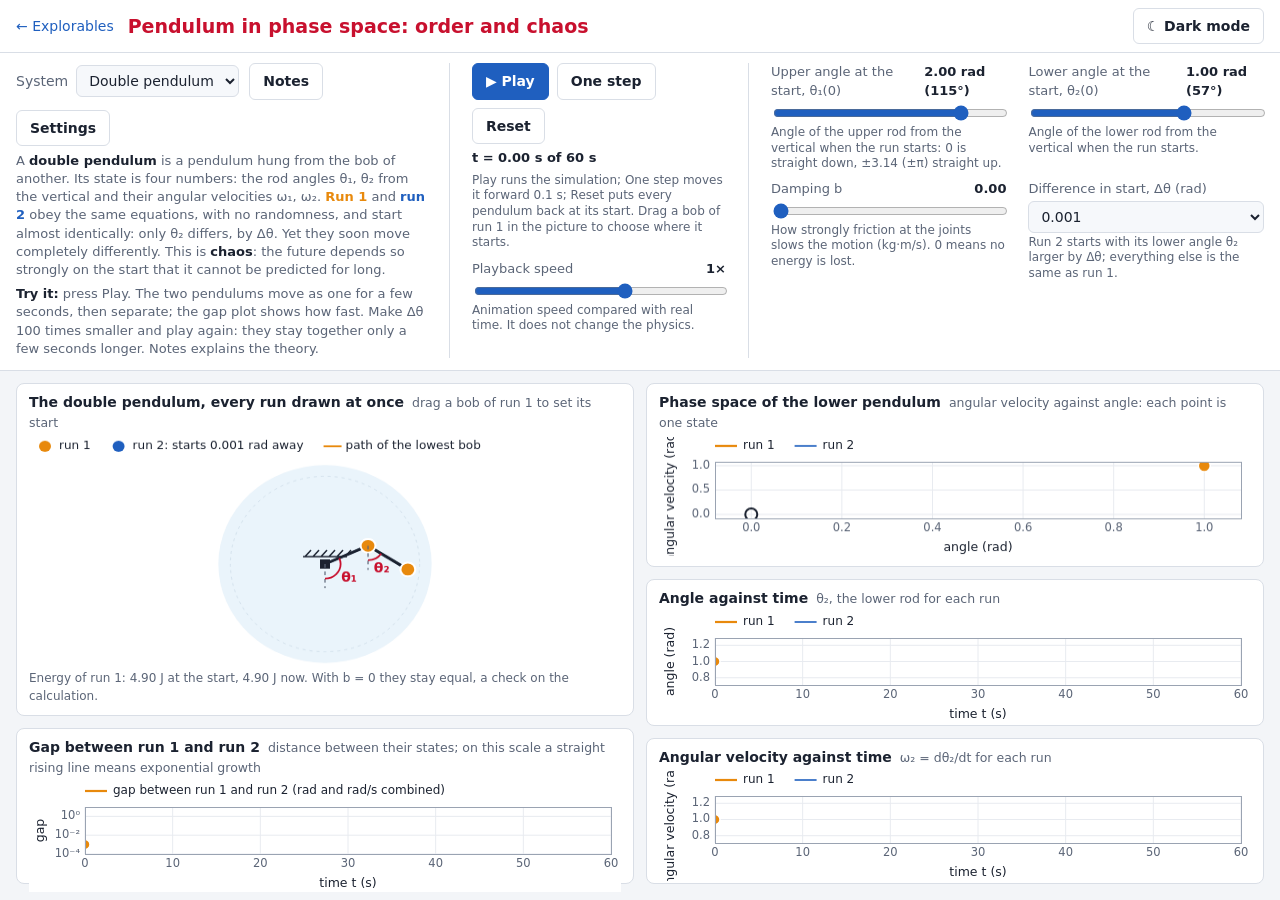
==== pendulum-phase-space/index.html @ 33f680f8 "Pendulum in phase space: simple and double pendulum, order and chaos New explorable built from the s" ====
<!doctype html>
<html lang="en">
<head>
<meta charset="utf-8">
<meta name="viewport" content="width=device-width,initial-scale=1">
<title>Pendulum Phase Space</title>
<meta name="description" content="A simple and a double pendulum, each run twice from almost the same start: watch one stay predictable and the other become chaotic, in the picture and in phase space.">
<link rel="stylesheet" href="../theme/explorables.css">
<script src="../theme/explorables.js"></script>
<style>
.card.main canvas{cursor:grab}
.card.main canvas.drag{cursor:grabbing}
.card.phase{flex:1.3 1 0}
.card.main.grow{flex:2.3 1 0}
#energy{min-height:17px}
[data-mode].off{display:none!important}
.xp-dial select{width:100%}
@media (min-width:1000px){.xp-results .card canvas{min-height:110px}}
@media (max-width:999px){.card.phase,.card.main.grow{flex:none}}
</style>
</head>
<body>
<div class="xp-app fit">
  <header class="xp-header">
    <a class="xp-back" href="../">← Explorables</a>
    <h1>Pendulum in phase space: order and chaos</h1>
    <span class="xp-spacer"></span>
    <button class="btn btn-quiet xp-theme" type="button"></button>
  </header>

  <section class="xp-controls">
    <div class="xp-deck">
      <div class="xp-about">
        <div class="xp-row">
          <label class="xp-field">System
            <select id="mode"><option value="simple">Simple pendulum</option><option value="double" selected>Double pendulum</option></select>
          </label>
          <button class="btn" type="button" data-open="notes">Notes</button>
          <button class="btn" type="button" data-open="settings">Settings</button>
        </div>
        <p id="about"></p>
        <p id="try"></p>
      </div>
      <div class="xp-run">
        <div class="xp-run-buttons">
          <button class="btn btn-primary" type="button" id="play">▶ Play</button>
          <button class="btn" type="button" id="step">One step</button>
          <button class="btn" type="button" id="reset">Reset</button>
        </div>
        <span class="xp-status" id="status"></span>
        <span class="hint">Play runs the simulation; One step moves it forward 0.1 s; Reset puts every pendulum back at its start. Drag a bob of run 1 in the picture to choose where it starts.</span>
        <label class="xp-dial" style="max-width:none;flex:none;margin-top:4px"><span class="top">Playback speed<span class="val" id="speedV"></span></span><input type="range" id="speed" min="0" max="5" step="1" value="3"><span class="hint">Animation speed compared with real time. It does not change the physics.</span></label>
      </div>
      <div class="xp-dialgrid">
        <label class="xp-dial"><span class="top"><span id="th1Name"></span><span class="val" id="th1V"></span></span><input type="range" id="th1" min="-3.1" max="3.1" step="0.01" value="2"><span class="hint" id="th1Hint"></span></label>
        <label class="xp-dial" data-mode="double"><span class="top">Lower angle at the start, θ₂(0)<span class="val" id="th2V"></span></span><input type="range" id="th2" min="-3.1" max="3.1" step="0.01" value="1"><span class="hint">Angle of the lower rod from the vertical when the run starts.</span></label>
        <label class="xp-dial" data-mode="simple"><span class="top">Angular velocity at the start, ω(0)<span class="val" id="w0V"></span></span><input type="range" id="w0" min="-8" max="8" step="0.1" value="0"><span class="hint">How fast the pendulum turns when the run starts (rad/s).</span></label>
        <label class="xp-dial"><span class="top">Damping b<span class="val" id="bV"></span></span><input type="range" id="b" min="0" max="1" step="0.01" value="0"><span class="hint" id="bHint"></span></label>
        <label class="xp-dial"><span class="top">Difference in start, Δθ (rad)</span><select id="dth"></select><span class="hint" id="dthHint"></span></label>
      </div>
    </div>
  </section>

  <main class="xp-results">
    <div class="xp-col">
      <div class="card main grow"><h2 id="viewTitle"></h2><canvas id="view"></canvas><p class="cap" id="energy"></p></div>
      <div class="card grow">
        <h2>Gap between run 1 and run 2<span class="sub">distance between their states; on this scale a straight rising line means exponential growth</span></h2>
        <canvas id="cvG"></canvas>
      </div>
    </div>
    <div class="xp-col">
      <div class="card phase"><h2 id="phaseTitle"></h2><canvas id="cvP"></canvas></div>
      <div class="card grow"><h2 id="angTitle"></h2><canvas id="cvA"></canvas></div>
      <div class="card grow"><h2 id="velTitle"></h2><canvas id="cvW"></canvas></div>
    </div>
  </main>
</div>

<aside class="xp-panel" id="settings" aria-label="Settings">
  <header><h2>Settings</h2><span class="xp-spacer"></span><button class="btn" type="button" data-close>Close</button></header>
  <div class="body">
    <div class="opt"><label for="runs">Number of runs</label>
      <select id="runs"><option>1</option><option selected>2</option><option>5</option><option>10</option></select>
      <p class="hint">How many copies of the pendulum run at once. Each starts Δθ further than the one before; everything else is the same.</p></div>
    <div class="opt" data-mode="double"><label for="m1">Upper mass m₁ (kg): <b id="m1V"></b></label><input type="range" id="m1" min="0.2" max="3" step="0.1" value="1"></div>
    <div class="opt" data-mode="double"><label for="m2">Lower mass m₂ (kg): <b id="m2V"></b></label><input type="range" id="m2" min="0.2" max="3" step="0.1" value="1"></div>
    <div class="opt"><label for="l1"><span id="l1Name"></span>: <b id="l1V"></b></label><input type="range" id="l1" min="0.3" max="2" step="0.1" value="1"></div>
    <div class="opt" data-mode="double"><label for="l2">Lower rod length l₂ (m): <b id="l2V"></b></label><input type="range" id="l2" min="0.3" max="2" step="0.1" value="1"></div>
    <div class="opt"><label for="g">Gravitational acceleration g (m/s²)</label>
      <select id="g"><option value="9.81" selected>9.81 (Earth)</option><option value="1.62">1.62 (Moon)</option><option value="3.71">3.71 (Mars)</option><option value="24.79">24.79 (Jupiter)</option></select></div>
    <div class="opt" data-mode="double"><label for="w1">Upper angular velocity at the start, ω₁(0) (rad/s): <b id="w1V"></b></label><input type="range" id="w1" min="-6" max="6" step="0.1" value="1"></div>
    <div class="opt" data-mode="double"><label for="w2">Lower angular velocity at the start, ω₂(0) (rad/s): <b id="w2V"></b></label><input type="range" id="w2" min="-6" max="6" step="0.1" value="1"></div>
    <div class="opt"><label for="tmax">Length of the run (s)</label>
      <select id="tmax"><option>20</option><option selected>60</option><option>120</option></select></div>
    <div class="opt" data-mode="double"><label for="which">The plots show</label>
      <select id="which"><option value="2" selected>the lower pendulum: θ₂ and ω₂</option><option value="1">the upper pendulum: θ₁ and ω₁</option></select>
      <p class="hint">The double pendulum's state is four numbers, so its full phase space has four dimensions. The plots show two of them at a time.</p></div>
    <div class="opt"><label class="chk"><input type="checkbox" id="wrap"> Show angles between −π and π</label>
      <p class="hint">An angle of θ + 2π is the same position as θ. When a pendulum goes over the top, its angle keeps growing; ticked, every angle is brought back into −π to π, so the line jumps from one edge of the plot to the other.</p></div>
    <div class="opt"><label class="chk"><input type="checkbox" id="trail" checked> Show the path of the lowest bob over the last 3 s</label></div>
    <div class="opt"><label class="chk"><input type="checkbox" id="guides" checked> Show the vertical lines and the angles θ on run 1</label></div>
    <div class="opt" data-mode="simple"><label class="chk"><input type="checkbox" id="pred" checked> Show the small-angle prediction for run 1 (dashed)</label>
      <p class="hint">The solution of the equation with sin θ replaced by θ. Notes explains it.</p></div>
    <p class="hint">Changing any setting except the playback speed and what is shown starts a new run. Changing the system puts back that system's starting values.</p>
    <p class="hint">Keys: Space = play or pause, S = one step, R = reset.</p>
  </div>
</aside>

<aside class="xp-panel" id="notes" aria-label="Notes">
  <header><h2>Notes</h2><span class="xp-spacer"></span><button class="btn" type="button" data-close>Close</button></header>
  <div class="body notes">
    <h3>The question</h3>
    <p>If you know exactly how a pendulum starts, can you say where it will be one minute later? For a simple pendulum, yes. For a double pendulum, which is two pendulums joined end to end, the answer is no, even though its motion obeys equations with no randomness in them. This page runs each pendulum several times from starts that differ by a tiny angle Δθ, so you can see the difference.</p>

    <h3>Dynamical systems and phase space</h3>
    <p>A <b>dynamical system</b> is a system whose state changes with time according to a fixed rule, usually a set of differential equations. The <b>state</b> is the smallest set of numbers that fixes the whole future motion. For a pendulum, the state is its angle θ and its angular velocity ω = dθ/dt: knowing where it is but not how fast it moves is not enough.</p>
    <p><b>Phase space</b> is the space of all possible states. For the simple pendulum it is a plane with θ on one axis and ω on the other. As time passes, the state moves through phase space and traces a curve called a <b>trajectory</b>. A <b>critical point</b> is a state where every rate of change is zero, so a system placed exactly there stays there.</p>

    <h3>The simple pendulum</h3>
    <p>A bob hangs from a pivot on a rigid rod of length l with negligible mass. θ is the angle of the rod from the vertical. The weight mg has a part mg sin θ along the path of the bob, which pulls it back toward the bottom. With a resistance proportional to the angular velocity, Newton's second law for rotation gives the second-order ODE (ordinary differential equation):</p>
    <span class="eq">d²θ/dt² + b dθ/dt + (g/l) sin θ = 0</span>
    <p>g is the gravitational acceleration and b is the damping coefficient (unit 1/s), which says how strongly the resistance slows the motion. Writing ω = dθ/dt turns this into a system of two first-order ODEs, the form a computer solves:</p>
    <span class="eq">dθ/dt = ω<br>dω/dt = −bω − (g/l) sin θ</span>
    <p>The critical points are where ω = 0 and sin θ = 0: θ = 0 (hanging straight down) and θ = π (balanced straight up).</p>

    <h3>Small angles: a prediction to compare with</h3>
    <p>For small angles, sin θ ≈ θ, and the equation becomes linear: θ'' + bθ' + (g/l)θ = 0. Trying θ = e<sup>λt</sup> gives the characteristic equation and its roots (eigenvalues):</p>
    <span class="eq">λ² + bλ + g/l = 0 &nbsp;⇒&nbsp; λ = −b/2 ± i ω<sub>d</sub>, &nbsp; ω<sub>d</sub> = √(g/l − b²/4)</span>
    <p>So the pendulum swings at the angular frequency ω<sub>d</sub> inside an envelope e<sup>−bt/2</sup> that shrinks with time. With the starting values θ(0) and ω(0):</p>
    <span class="eq">θ(t) = e<sup>−bt/2</sup> [ θ(0) cos ω<sub>d</sub>t + ((ω(0) + bθ(0)/2) / ω<sub>d</sub>) sin ω<sub>d</sub>t ]</span>
    <p>This is the dashed curve on the simple pendulum's plots. The eigenvalues classify the critical point θ = 0, ω = 0:</p>
    <ul>
      <li><b>b &gt; 0:</b> complex eigenvalues with a negative real part. The point is an <b>asymptotically stable spiral</b>: every nearby trajectory spirals into it.</li>
      <li><b>b = 0:</b> eigenvalues ±i√(g/l), purely imaginary. The trajectories are closed curves around the point, and the motion is periodic, with period T = 2π√(l/g) (2.006 s for l = 1 m on Earth).</li>
    </ul>
    <p>The prediction is exact only for small angles. A swing that starts at θ(0) = 1 rad, released from rest without damping, takes 2.14 s instead of 2.006 s, about 7% longer, so the simulation slowly falls behind the dashed curve. At θ(0) = 0.2 rad the difference is 0.25%.</p>

    <h3>The double pendulum</h3>
    <p>A second rod of length l<sub>2</sub> with a bob of mass m<sub>2</sub> hangs from the first bob (mass m<sub>1</sub>, rod length l<sub>1</sub>). θ<sub>1</sub> and θ<sub>2</sub> are the angles of the two rods from the vertical, and ω<sub>1</sub>, ω<sub>2</sub> their angular velocities. The equations of motion are two coupled second-order ODEs, with damping coefficients b<sub>1</sub> and b<sub>2</sub>:</p>
    <span class="eq">(m<sub>1</sub>+m<sub>2</sub>) l<sub>1</sub> θ̈<sub>1</sub> + m<sub>2</sub> l<sub>2</sub> θ̈<sub>2</sub> cos(θ<sub>1</sub>−θ<sub>2</sub>) + m<sub>2</sub> l<sub>2</sub> θ̇<sub>2</sub>² sin(θ<sub>1</sub>−θ<sub>2</sub>) + (m<sub>1</sub>+m<sub>2</sub>) g sin θ<sub>1</sub> + b<sub>1</sub>θ̇<sub>1</sub> = 0<br>
    m<sub>2</sub> l<sub>2</sub> θ̈<sub>2</sub> + m<sub>2</sub> l<sub>1</sub> θ̈<sub>1</sub> cos(θ<sub>1</sub>−θ<sub>2</sub>) − m<sub>2</sub> l<sub>1</sub> θ̇<sub>1</sub>² sin(θ<sub>1</sub>−θ<sub>2</sub>) + m<sub>2</sub> g sin θ<sub>2</sub> + b<sub>2</sub>θ̇<sub>2</sub> = 0</span>
    <p>A dot means a derivative with respect to time. The state is now four numbers (θ<sub>1</sub>, ω<sub>1</sub>, θ<sub>2</sub>, ω<sub>2</sub>), so the system becomes four first-order ODEs: dθ<sub>1</sub>/dt = ω<sub>1</sub>, dθ<sub>2</sub>/dt = ω<sub>2</sub>, and the two equations above solved for the two angular accelerations. Writing Δ = θ<sub>1</sub> − θ<sub>2</sub> and M = m<sub>1</sub> + m<sub>2</sub>:</p>
    <span class="eq">dω<sub>1</sub>/dt = [ −m<sub>2</sub>l<sub>1</sub>ω<sub>1</sub>² sinΔ cosΔ − m<sub>2</sub>l<sub>2</sub>ω<sub>2</sub>² sinΔ + m<sub>2</sub>g sinθ<sub>2</sub> cosΔ − Mg sinθ<sub>1</sub> − b<sub>1</sub>ω<sub>1</sub> + b<sub>2</sub>ω<sub>2</sub> cosΔ ] / [ l<sub>1</sub>(m<sub>1</sub> + m<sub>2</sub> sin²Δ) ]<br><br>
    dω<sub>2</sub>/dt = [ Ml<sub>1</sub>ω<sub>1</sub>² sinΔ + m<sub>2</sub>l<sub>2</sub>ω<sub>2</sub>² sinΔ cosΔ + Mg sinθ<sub>1</sub> cosΔ − Mg sinθ<sub>2</sub> + b<sub>1</sub>ω<sub>1</sub> cosΔ − (M/m<sub>2</sub>) b<sub>2</sub>ω<sub>2</sub> ] / [ l<sub>2</sub>(m<sub>1</sub> + m<sub>2</sub> sin²Δ) ]</span>
    <p>This page uses b<sub>1</sub> = b<sub>2</sub> = b (unit kg·m/s). It solves the two second-order equations as a 2 × 2 linear system for θ̈<sub>1</sub> and θ̈<sub>2</sub> at every time step, which gives exactly these formulas. The time stepping uses the fourth-order Runge-Kutta method with a step of 1 ms. With b = 0 no energy is lost, and the line under the picture shows that the total energy stays at its starting value, which checks the calculation.</p>

    <h3>Chaos: sensitive dependence on the start</h3>
    <p>Both systems are <b>deterministic</b>: the same start always gives the same motion. The difference is what happens to two starts that are almost the same. In the simple pendulum, the gap between them stays about as small as it began, or shrinks with damping. In the double pendulum at large angles, the gap grows on average exponentially,</p>
    <span class="eq">δ(t) ≈ δ<sub>0</sub> e<sup>λt</sup></span>
    <p>where δ<sub>0</sub> is the gap at the start and λ, the <b>Lyapunov exponent</b>, is the average rate at which nearby trajectories separate. The gap stops growing only when it is as large as the motion itself. A system with this behaviour is called <b>chaotic</b>. The time for which a prediction stays within a tolerance δ<sub>tol</sub> is</p>
    <span class="eq">t<sub>p</sub> ≈ (1/λ) ln(δ<sub>tol</sub> / δ<sub>0</sub>)</span>
    <p>Because the start enters only through a logarithm, measuring it 1000 times more precisely adds only the fixed amount ln(1000)/λ to the time of a good prediction. The gap plot shows δ(t) on a logarithmic scale, where exponential growth is a straight rising line.</p>
    <p>The double pendulum is not always chaotic. At small angles it swings in a regular pattern and nearby starts stay together. Damping also ends the chaos in time, because it removes energy until the swings are small.</p>

    <h3>What to look for</h3>
    <ol>
      <li>Simple pendulum, default settings: both runs spiral into the critical point θ = 0, ω = 0 (the open circle in phase space), and the gap stays small. Set b = 0: the trajectory becomes a closed curve, and the motion repeats.</li>
      <li>Simple pendulum, θ(0) = 0.2: the simulation and the dashed prediction agree. Set θ(0) = 2: the swings take longer than predicted, and the curves drift apart.</li>
      <li>Simple pendulum, ω(0) = 6.5 rad/s with b = 0 and θ(0) = 0: the pendulum goes over the top and keeps turning; ω never reaches zero. Try 6.2 rad/s: now it swings back. The boundary between the two is the curve in phase space through the point θ = π, ω = 0.</li>
      <li>Double pendulum, default settings: the two runs look identical for several seconds, then move completely differently. The gap rises along a rough straight line on the logarithmic scale before levelling off.</li>
      <li>Make Δθ 10 or 100 times smaller: the runs stay together only a few seconds longer.</li>
      <li>Double pendulum with θ₁(0) = θ₂(0) = 0.2: the motion is regular and the gap stays small. Large angles are needed for chaos.</li>
      <li>Set 10 runs: in the simple pendulum all 10 move as a tight group; in the double pendulum the group spreads across the whole picture.</li>
    </ol>

    <h3>Practical problem: stability and prediction</h3>
    <ol type="a">
      <li>Write the simple pendulum with g/l = 9.81 s⁻² and b = 0.1 s⁻¹ as a system of first-order ODEs and find its critical points.</li>
      <li>Near θ = 0, sin θ ≈ θ. Find the eigenvalues and classify the critical point θ = 0, ω = 0.</li>
      <li>Near θ = π, write θ = π + φ, so that sin θ ≈ −φ. Find the eigenvalues and classify the critical point θ = π, ω = 0.</li>
      <li>In a double pendulum the gap between two runs grows as δ(t) = δ<sub>0</sub> e<sup>λt</sup> with λ = 2 s⁻¹. The start is known to δ<sub>0</sub> = 10⁻³ rad. How long until the gap reaches 1 rad? How long if the start is known 1000 times more precisely?</li>
    </ol>
    <details><summary>Show the solution</summary>
      <p><b>(a)</b> dθ/dt = ω and dω/dt = −0.1ω − 9.81 sin θ. Both are zero when ω = 0 and sin θ = 0, so the critical points are (θ, ω) = (0, 0) and (π, 0), and the same points shifted by whole turns 2π.</p>
      <p><b>(b)</b> The linear system is dθ/dt = ω, dω/dt = −9.81θ − 0.1ω, with matrix A = [0 1; −9.81 −0.1]. The characteristic equation det(A − λI) = 0 is λ² + 0.1λ + 9.81 = 0, so λ = −0.05 ± i√(9.81 − 0.0025) = −0.05 ± 3.132i. The eigenvalues are complex with a negative real part: an asymptotically stable spiral. The pendulum swings with angular frequency 3.132 rad/s while the swings shrink as e<sup>−0.05t</sup>.</p>
      <p><b>(c)</b> With θ = π + φ, dφ/dt = ω and dω/dt = −0.1ω − 9.81 sin(π + φ) ≈ −0.1ω + 9.81φ. The characteristic equation is λ² + 0.1λ − 9.81 = 0, so λ = (−0.1 ± √(0.01 + 39.24))/2, giving λ = 3.082 and λ = −3.182. One eigenvalue is positive and one negative: an unstable saddle point. A pendulum balanced upright falls away at the slightest disturbance.</p>
      <p><b>(d)</b> Solve δ<sub>0</sub>e<sup>λt</sup> = 1 for t: t = ln(1/δ<sub>0</sub>)/λ = ln(1000)/2 = 3.45 s. With δ<sub>0</sub> = 10⁻⁶ rad, t = ln(10⁶)/2 = 6.91 s. A start known 1000 times more precisely gives a prediction that lasts only twice as long.</p>
    </details>
    <p class="src">Based on the ChE Analysis 3020 lecture notes on dynamical systems and phase space.</p>
  </div>
</aside>

<script>
(function(){
'use strict';
const fmt=XP.fmt, setup=XP.setup;
const $=id=>document.getElementById(id);
const SPEEDS=[0.1,0.25,0.5,1,2,4];
const DTHS=[0.00001,0.0001,0.001,0.01,0.05,0.1,0.2,0.5];
const DEFAULTS={
  simple:{th1:1,w0:0,b:0.1,dth:0.01,runs:2},
  double:{th1:2,th2:1,w1:1,w2:1,b:0,dth:0.001,runs:2}
};
const wrapA=a=>a-2*Math.PI*Math.round(a/(2*Math.PI));
const deg=a=>Math.round(a*180/Math.PI);

/* ---------- the pendulum model ---------- */
/* state of one run: [θ1, ω1, θ2, ω2]; the simple pendulum uses only θ1 and ω1 */
class Sim{
  constructor(o){
    Object.assign(this,o);           // mode, m1, m2, l1, l2, g, b, tmax, starts
    this.h=0.001; this.rec=20;       // time step 1 ms; one recorded point every 20 steps = 0.02 s
    this.t=0; this.steps=0;
    this.S=this.starts.map(s=>Float64Array.from(s));
    this.k=[0,1,2,3,4].map(()=>new Float64Array(4));
    this.H={t:[0],runs:this.S.map(s=>({th1:[s[0]],w1:[s[1]],th2:[s[2]],w2:[s[3]]}))};
    this.E0=this.energy(this.S[0]);
  }
  deriv(s,o){
    const g=this.g,b=this.b;
    if(this.mode==='simple'){o[0]=s[1]; o[1]=-b*s[1]-(g/this.l1)*Math.sin(s[0]); o[2]=0; o[3]=0; return;}
    const m1=this.m1,m2=this.m2,l1=this.l1,l2=this.l2,M=m1+m2;
    const [t1,w1,t2,w2]=s, D=t1-t2, c=Math.cos(D), sn=Math.sin(D);
    // the two second-order equations as a 2x2 linear system A [θ1'', θ2''] = r
    const a11=M*l1, a12=m2*l2*c, a21=m2*l1*c, a22=m2*l2;
    const r1=-m2*l2*w2*w2*sn-M*g*Math.sin(t1)-b*w1;
    const r2= m2*l1*w1*w1*sn-m2*g*Math.sin(t2)-b*w2;
    const det=a11*a22-a12*a21;
    o[0]=w1; o[1]=(r1*a22-a12*r2)/det; o[2]=w2; o[3]=(a11*r2-a21*r1)/det;
  }
  rk4(s){
    const h=this.h,[k1,k2,k3,k4,tmp]=this.k;
    this.deriv(s,k1); for(let i=0;i<4;i++) tmp[i]=s[i]+h/2*k1[i];
    this.deriv(tmp,k2); for(let i=0;i<4;i++) tmp[i]=s[i]+h/2*k2[i];
    this.deriv(tmp,k3); for(let i=0;i<4;i++) tmp[i]=s[i]+h*k3[i];
    this.deriv(tmp,k4); for(let i=0;i<4;i++) s[i]+=h/6*(k1[i]+2*k2[i]+2*k3[i]+k4[i]);
  }
  /* total energy: J for the double pendulum; per kilogram of bob (J/kg) for the simple one, whose equation has no mass */
  energy(s){
    const g=this.g,l1=this.l1;
    if(this.mode==='simple') return 0.5*l1*l1*s[1]*s[1]+g*l1*(1-Math.cos(s[0]));
    const m1=this.m1,m2=this.m2,l2=this.l2,M=m1+m2,[t1,w1,t2,w2]=s;
    return 0.5*M*l1*l1*w1*w1+0.5*m2*l2*l2*w2*w2+m2*l1*l2*w1*w2*Math.cos(t1-t2)-M*g*l1*Math.cos(t1)-m2*g*l2*Math.cos(t2);
  }
  get done(){return this.t>=this.tmax-1e-9;}
  advance(dt){
    const n=Math.round(dt/this.h);
    for(let j=0;j<n&&!this.done;j++){
      for(const s of this.S) this.rk4(s);
      this.steps++; this.t=this.steps*this.h;
      if(this.steps%this.rec===0){
        this.H.t.push(this.t);
        this.S.forEach((s,i)=>{const r=this.H.runs[i]; r.th1.push(s[0]); r.w1.push(s[1]); r.th2.push(s[2]); r.w2.push(s[3]);});
      }
    }
  }
  gap(i){ // distance in phase space between run 1 and run 2 at recorded point i
    const a=this.H.runs[0],b=this.H.runs[1];
    const d=[a.th1[i]-b.th1[i],a.w1[i]-b.w1[i],a.th2[i]-b.th2[i],a.w2[i]-b.w2[i]];
    return Math.hypot(...d);
  }
}

/* the small-angle solution of the simple pendulum for run 1: [θ(t), ω(t)] */
function smallAngle(sim,t){
  const b=sim.b,w2=sim.g/sim.l1,th0=sim.starts[0][0],om0=sim.starts[0][1],a=b/2;
  const disc=w2-a*a;
  if(disc>1e-12){
    const wd=Math.sqrt(disc),C=th0,D=(om0+a*th0)/wd,e=Math.exp(-a*t),c=Math.cos(wd*t),s=Math.sin(wd*t);
    return [e*(C*c+D*s), e*((-a*C+D*wd)*c+(-a*D-C*wd)*s)];
  }
  if(disc<-1e-12){
    const q=Math.sqrt(-disc),r1=-a+q,r2=-a-q,A=(om0-r2*th0)/(r1-r2),B=th0-A;
    return [A*Math.exp(r1*t)+B*Math.exp(r2*t), A*r1*Math.exp(r1*t)+B*r2*Math.exp(r2*t)];
  }
  const B=om0+a*th0,e=Math.exp(-a*t); return [e*(th0+B*t), e*(B-a*(th0+B*t))];
}

/* ---------- the explorable ---------- */
class App{
  constructor(){
    this.mode='double'; this.playing=false; this.drag=null; this.last=null;
    $('dth').innerHTML=DTHS.map(v=>`<option value="${v}">${v}</option>`).join('');
    this.bind(); this.applyMode(true);
  }
  bind(){
    $('play').onclick=()=>this.togglePlay();
    $('step').onclick=()=>{this.setPlaying(false); this.sim.advance(0.1); this.dirty=true;};
    $('reset').onclick=()=>this.rebuild();
    $('mode').addEventListener('change',()=>{this.mode=$('mode').value; this.applyMode(true);});
    $('speed').addEventListener('input',()=>this.labels());
    for(const id of ['th1','th2','w0','b','m1','m2','l1','l2','w1','w2']) $(id).addEventListener('input',()=>this.rebuild());
    for(const id of ['dth','runs','g','tmax']) $(id).addEventListener('change',()=>this.rebuild());
    for(const id of ['which','wrap','trail','guides','pred']) $(id).addEventListener('change',()=>{this.lim={}; this.applyMode(false); this.dirty=true;});
    window.addEventListener('resize',()=>{this.dirty=true;});
    XP.onTheme(()=>{this.dirty=true;});
    document.addEventListener('keydown',e=>{
      if(XP.panelOpen&&XP.panelOpen()) return;
      const t=e.target; if(t.tagName==='SELECT'||(t.tagName==='INPUT'&&t.type!=='checkbox'&&t.type!=='range')) return;
      if(e.code==='Space'){e.preventDefault(); this.togglePlay();}
      else if(e.key==='s'||e.key==='S') $('step').click();
      else if(e.key==='r'||e.key==='R') this.rebuild();
    });
    document.addEventListener('click',e=>{const t=e.target; if(t.tagName==='BUTTON'||(t.tagName==='INPUT'&&t.type==='checkbox')) setTimeout(()=>t.blur(),0);});
    // dragging a bob of run 1 sets where it starts
    const cv=$('view');
    cv.addEventListener('pointerdown',e=>{
      const r=cv.getBoundingClientRect(), x=e.clientX-r.left, y=e.clientY-r.top, G=this.geom; if(!G) return;
      const P=this.bobs(this.sim.S[0]); let best=null,bd=28;
      P.forEach((p,i)=>{const d=Math.hypot(G.X(p[0])-x,G.Y(p[1])-y); if(d<bd){bd=d; best=i;}});
      if(best===null) return;
      this.drag=best; this.setPlaying(false); cv.classList.add('drag'); cv.setPointerCapture(e.pointerId); this.dragTo(x,y);
    });
    cv.addEventListener('pointermove',e=>{if(this.drag===null) return; const r=cv.getBoundingClientRect(); this.dragTo(e.clientX-r.left,e.clientY-r.top);});
    const up=()=>{this.drag=null; cv.classList.remove('drag');};
    cv.addEventListener('pointerup',up); cv.addEventListener('pointercancel',up);
  }
  dragTo(x,y){
    const G=this.geom; if(!G) return;
    const wx=G.ix(x), wy=G.iy(y);
    let ox=0,oy=0;
    if(this.drag===1){const p=this.bobs(this.sim.S[0])[0]; ox=p[0]; oy=p[1];}
    let a=Math.atan2(wx-ox,-(wy-oy)); a=Math.max(-3.1,Math.min(3.1,a));
    const id=this.drag===0?'th1':'th2';
    $(id).value=a.toFixed(2);
    this.rebuild();
  }
  applyMode(reset){
    const m=this.mode, dbl=m==='double';
    document.querySelectorAll('[data-mode]').forEach(el=>el.classList.toggle('off',el.dataset.mode!==m));
    if(reset){
      const D=DEFAULTS[m];
      for(const k of ['th1','th2','w0','b','w1','w2']) if(D[k]!==undefined) $(k).value=D[k];
      $('dth').value=String(D.dth); $('runs').value=String(D.runs);
    }
    const w=dbl?$('which').value:'1';
    $('th1Name').textContent=dbl?'Upper angle at the start, θ₁(0)':'Angle at the start, θ(0)';
    $('th1Hint').textContent=(dbl?'Angle of the upper rod from the vertical':'Angle of the rod from the vertical')+' when the run starts: 0 is straight down, ±3.14 (±π) straight up.';
    $('bHint').textContent=dbl?'How strongly friction at the joints slows the motion (kg·m/s). 0 means no energy is lost.':'How strongly friction slows the motion (1/s). 0 means no energy is lost.';
    $('dthHint').textContent=dbl?'Run 2 starts with its lower angle θ₂ larger by Δθ; everything else is the same as run 1.':'Run 2 starts with its angle θ larger by Δθ; everything else is the same as run 1.';
    $('l1Name').textContent=dbl?'Upper rod length l₁ (m)':'Rod length l (m)';
    const sub=dbl?(w==='2'?'θ₂ and ω₂ of the lower pendulum':'θ₁ and ω₁ of the upper pendulum'):'θ and ω';
    const nm=dbl?(w==='2'?'lower pendulum':'upper pendulum'):'pendulum';
    $('viewTitle').innerHTML=dbl?'The double pendulum, every run drawn at once<span class="sub">drag a bob of run 1 to set its start</span>':'The simple pendulum, every run drawn at once<span class="sub">drag the bob of run 1 to set its start</span>';
    $('phaseTitle').innerHTML=`Phase space of the ${nm}<span class="sub">angular velocity against angle: each point is one state</span>`;
    $('angTitle').innerHTML=`Angle against time<span class="sub">${dbl?(w==='2'?'θ₂, the lower rod':'θ₁, the upper rod'):'θ'} for each run</span>`;
    $('velTitle').innerHTML=`Angular velocity against time<span class="sub">${dbl?(w==='2'?'ω₂ = dθ₂/dt':'ω₁ = dθ₁/dt'):'ω = dθ/dt'} for each run</span>`;
    $('about').innerHTML=dbl
      ?'A <b>double pendulum</b> is a pendulum hung from the bob of another. Its state is four numbers: the rod angles θ₁, θ₂ from the vertical and their angular velocities ω₁, ω₂. <span style="color:var(--measured);font-weight:700">Run 1</span> and <span style="color:var(--c1);font-weight:700">run 2</span> obey the same equations, with no randomness, and start almost identically: only θ₂ differs, by Δθ. Yet they soon move completely differently. This is <b>chaos</b>: the future depends so strongly on the start that it cannot be predicted for long.'
      :'A <b>simple pendulum</b> is a mass on a rod of length l swinging about a pivot. Its state is two numbers: the rod angle θ from the vertical and the angular velocity ω = dθ/dt. <span style="color:var(--measured);font-weight:700">Run 1</span> and <span style="color:var(--c1);font-weight:700">run 2</span> start with angles that differ by Δθ. <b>Phase space</b> plots ω against θ, so each state is one point and the motion is a path of points.';
    $('try').innerHTML=dbl
      ?'<b>Try it:</b> press Play. The two pendulums move as one for a few seconds, then separate; the gap plot shows how fast. Make Δθ 100 times smaller and play again: they stay together only a few seconds longer. Notes explains the theory.'
      :'<b>Try it:</b> press Play. Both runs stay together and spiral into the resting state θ = 0, ω = 0. Set the damping b to 0 and the path becomes a closed loop. Then choose the double pendulum. Notes explains the theory.';
    if(reset) this.rebuild(); else this.labels();
  }
  labels(){
    const v=id=>+$(id).value, rad=id=>`${v(id).toFixed(2)} rad (${deg(v(id))}°)`;
    $('th1V').textContent=rad('th1'); $('th2V').textContent=rad('th2');
    $('w0V').textContent=v('w0').toFixed(1)+' rad/s'; $('bV').textContent=v('b').toFixed(2);
    $('speedV').textContent=SPEEDS[v('speed')]+'×';
    for(const id of ['m1','m2','l1','l2']) $(id+'V').textContent=v(id).toFixed(1);
    for(const id of ['w1','w2']) $(id+'V').textContent=v(id).toFixed(1);
  }
  rebuild(){
    this.labels();
    const v=id=>+$(id).value, dbl=this.mode==='double', n=v('runs'), dth=v('dth');
    const starts=[];
    for(let i=0;i<n;i++){
      starts.push(dbl?[v('th1'),v('w1'),v('th2')+i*dth,v('w2')]:[v('th1')+i*dth,v('w0'),0,0]);
    }
    this.sim=new Sim({mode:this.mode,m1:v('m1'),m2:v('m2'),l1:v('l1'),l2:v('l2'),g:v('g'),b:v('b'),tmax:v('tmax'),starts});
    this.lim={}; this.dirty=true;
  }
  setPlaying(p){this.playing=p; $('play').textContent=p?'❚❚ Pause':'▶ Play';}
  togglePlay(){if(!this.playing&&this.sim.done) this.rebuild(); this.setPlaying(!this.playing); this.last=null;}
  frame(ts){
    if(this.playing){
      const dtw=this.last===null?1/60:Math.min(0.05,(ts-this.last)/1000);
      this.sim.advance(dtw*SPEEDS[+$('speed').value]);
      if(this.sim.done) this.setPlaying(false);
      this.dirty=true;
    }
    this.last=ts;
    if(this.dirty){this.drawAll(); this.dirty=false;}
  }
  colors(P,n){
    if(n<=6) return [P.measured,P.c1,P.c2,P.c3,P.c4,P.c5].slice(0,n);
    const dark=XP.theme==='dark', out=[];
    for(let i=0;i<n;i++) out.push(`hsl(${Math.round(90+250*(i-2)/(n-3))},70%,${dark?62:42}%)`);
    out[0]=P.measured; out[1]=P.c1;   // run 1 orange and run 2 blue at every number of runs, as the text at the top says
    return out;
  }
  bobs(s){ // positions of the bobs in metres, pivot at (0, 0), y upward
    const S=this.sim, x1=S.l1*Math.sin(s[0]), y1=-S.l1*Math.cos(s[0]);
    if(S.mode==='simple') return [[x1,y1]];
    return [[x1,y1],[x1+S.l2*Math.sin(s[2]),y1-S.l2*Math.cos(s[2])]];
  }
  drawAll(){
    const S=this.sim;
    $('status').textContent=`t = ${S.t.toFixed(2)} s of ${S.tmax} s`;
    this.drawView(); this.drawPhase(); this.drawTime('A'); this.drawTime('W'); this.drawGap();
    const unit=S.mode==='simple'?'J/kg':'J', E=S.energy(S.S[0]);
    $('energy').innerHTML=`Energy of run 1${S.mode==='simple'?' per kg of bob':''}: ${fmt(S.E0)} ${unit} at the start, ${fmt(E)} ${unit} now. `+(S.b===0?'With b = 0 they stay equal, a check on the calculation.':'Damping removes energy.');
  }

  /* ---- the main picture: every run's pendulum ---- */
  drawView(){
    const g=setup($('view')); if(!g) return; const {ctx,w,h}=g, P=XP.palette(), F=P.font, S=this.sim, n=S.S.length;
    const C=this.colors(P,n);
    ctx.fillStyle=P.bg; ctx.fillRect(0,0,w,h);
    const kh=this.keyLayout(ctx,P,w-16).rows*17+10;
    const top=kh+4, ah=h-top-4, R=(S.mode==='double'?S.l1+S.l2:S.l1)*1.12;
    const sc=Math.min(w-8,ah)/(2*R), cx=w/2, cy=top+ah/2;
    const X=x=>cx+x*sc, Y=y=>cy-y*sc;
    this.geom={X,Y,ix:px=>(px-cx)/sc,iy:py=>-(py-cy)/sc};
    // the region the pendulum can reach
    ctx.fillStyle=P.field; ctx.beginPath(); ctx.arc(cx,cy,R/1.12*sc+12,0,2*Math.PI); ctx.fill();
    ctx.strokeStyle=P.fieldGrid; ctx.lineWidth=1; ctx.setLineDash([3,4]);
    ctx.beginPath(); ctx.arc(cx,cy,R/1.12*sc,0,2*Math.PI); ctx.stroke(); ctx.setLineDash([]);
    // ceiling hatch above the pivot
    ctx.strokeStyle=P.text; ctx.lineWidth=1.5; ctx.beginPath(); ctx.moveTo(cx-22,cy-8); ctx.lineTo(cx+22,cy-8);
    for(let k=-20;k<=20;k+=8){ctx.moveTo(cx+k,cy-8); ctx.lineTo(cx+k+6,cy-15);} ctx.stroke();
    // paths of the lowest bob over the last 3 s, from the recorded points
    const H=S.H, iEnd=H.t.length-1, i0=Math.max(0,iEnd-150);
    if($('trail').checked){
      for(let r=n-1;r>=0;r--){
        const run=H.runs[r]; ctx.strokeStyle=C[r]; ctx.lineWidth=r===0?2:1.6;
        for(let i=i0;i<iEnd;i++){
          const a=this.bobs([run.th1[i],0,run.th2[i],0]), b=this.bobs([run.th1[i+1],0,run.th2[i+1],0]);
          const p=a[a.length-1], q=b[b.length-1];
          ctx.globalAlpha=(r===0?0.75:0.5)*(i-i0+1)/(iEnd-i0+1);
          ctx.beginPath(); ctx.moveTo(X(p[0]),Y(p[1])); ctx.lineTo(X(q[0]),Y(q[1])); ctx.stroke();
        }
      }
      ctx.globalAlpha=1;
    }
    // the pendulums, run 1 last so that it is on top
    const rad=m=>Math.max(6,Math.min(16,0.07*R*sc*Math.cbrt(m)));
    for(let r=n-1;r>=0;r--){
      const pts=this.bobs(S.S[r]), main=r===0;
      ctx.globalAlpha=main?1:(n>2?0.6:0.8);
      ctx.strokeStyle=main?P.text:C[r]; ctx.lineWidth=main?3:2.2;
      ctx.beginPath(); ctx.moveTo(cx,cy); pts.forEach(p=>ctx.lineTo(X(p[0]),Y(p[1]))); ctx.stroke();
      pts.forEach((p,i)=>{
        const m=S.mode==='simple'?1:(i===0?S.m1:S.m2);
        ctx.fillStyle=C[r]; ctx.strokeStyle=P.bg; ctx.lineWidth=2;
        ctx.beginPath(); ctx.arc(X(p[0]),Y(p[1]),rad(m),0,2*Math.PI); ctx.fill(); ctx.stroke();
      });
    }
    ctx.globalAlpha=1;
    // pivot
    ctx.fillStyle=P.text; ctx.fillRect(cx-5,cy-5,10,10);
    // vertical guide lines and the angles of run 1, as in the lecture figure
    if($('guides').checked){
      const s=S.S[0], pts=this.bobs(s), L=Math.min(S.l1,S.mode==='double'?S.l2:S.l1)*0.55*sc;
      const angle=(ox,oy,th,label)=>{
        ctx.strokeStyle=P.muted; ctx.lineWidth=1.2; ctx.setLineDash([4,4]);
        ctx.beginPath(); ctx.moveTo(ox,oy); ctx.lineTo(ox,oy+L); ctx.stroke(); ctx.setLineDash([]);
        const a=wrapA(th), ra=L*0.6;
        ctx.strokeStyle=P.accent; ctx.lineWidth=1.8; ctx.beginPath();
        if(a>=0) ctx.arc(ox,oy,ra,Math.PI/2,Math.PI/2-a,true); else ctx.arc(ox,oy,ra,Math.PI/2,Math.PI/2-a,false);
        ctx.stroke();
        const mid=Math.PI/2-a/2; ctx.fillStyle=P.accent; ctx.font='bold 14px '+F; ctx.textAlign='center'; ctx.textBaseline='middle';
        ctx.fillText(label,ox+(ra+13)*Math.cos(mid),oy+(ra+13)*Math.sin(mid));
      };
      angle(cx,cy,s[0],S.mode==='double'?'θ₁':'θ');
      if(S.mode==='double') angle(X(pts[0][0]),Y(pts[0][1]),s[2],'θ₂');
    }
    this.key(ctx,P,8,10,w-16,C);
  }
  keyLayout(ctx,P,maxW){
    ctx.font='12px '+P.font;
    const n=this.sim.S.length, dth=$('dth').value, it=[{k:'run',r:0,label:'run 1'}];
    if(n===2) it.push({k:'run',r:1,label:`run 2: starts ${dth} rad away`});
    else if(n>2) it.push({k:'runs',label:`runs 2 to ${n}: each starts ${dth} rad further`});
    if($('trail').checked) it.push({k:'trail',label:'path of the lowest bob'});
    let x=0,row=0;
    for(const i of it){i.w=26+ctx.measureText(i.label).width+16; if(x>0&&x+i.w>maxW){row++; x=0;} i.x=x; i.row=row; x+=i.w;}
    return {it,rows:row+1};
  }
  key(ctx,P,x0,y0,maxW,C){
    const {it}=this.keyLayout(ctx,P,maxW);
    ctx.textAlign='left'; ctx.textBaseline='middle';
    for(const i of it){
      const x=x0+i.x, y=y0+i.row*17;
      if(i.k==='run'){ctx.fillStyle=C[i.r]; ctx.beginPath(); ctx.arc(x+8,y,6,0,2*Math.PI); ctx.fill();}
      else if(i.k==='runs'){for(let j=1;j<Math.min(4,C.length);j++){ctx.fillStyle=C[j]; ctx.beginPath(); ctx.arc(x+2+j*5,y,4,0,2*Math.PI); ctx.fill();}}
      else{ctx.strokeStyle=C[0]; ctx.lineWidth=2; ctx.beginPath(); ctx.moveTo(x,y); ctx.lineTo(x+18,y); ctx.stroke();}
      ctx.fillStyle=P.text; ctx.fillText(i.label,x+22,y);
    }
  }

  /* ---- the plotted quantities ---- */
  which(){return this.mode==='double'?$('which').value:'1';}
  track(r){ // run r's recorded {t, th, om} for the pendulum shown; angles brought into −π..π if asked, with a NaN at each jump so the line breaks there
    const H=this.sim.H, run=H.runs[r], w=this.which(), TH=run['th'+w], OM=run['w'+w];
    if(!$('wrap').checked) return {t:H.t,th:TH,om:OM};
    const t=[],th=[],om=[]; let prev=null;
    for(let i=0;i<TH.length;i++){
      const a=wrapA(TH[i]);
      if(prev!==null&&Math.abs(a-prev)>Math.PI){t.push(NaN); th.push(NaN); om.push(NaN);}
      t.push(H.t[i]); th.push(a); om.push(OM[i]); prev=a;
    }
    return {t,th,om};
  }
  runLabel(r,n){return r===0?'run 1':(r===1?(n===2?'run 2':'runs 2 to '+n):'');}
  grow(key,lo,hi,minSpan){ // plot limits that only widen during a run, so the axes do not jump about
    const L=this.lim[key]||{lo:Infinity,hi:-Infinity};
    L.lo=Math.min(L.lo,lo); L.hi=Math.max(L.hi,hi);
    if(L.hi-L.lo<minSpan){const c=(L.hi+L.lo)/2; L.lo=c-minSpan/2; L.hi=c+minSpan/2;}
    this.lim[key]=L; const pad=(L.hi-L.lo)*0.08; return [L.lo-pad,L.hi+pad];
  }
  range(arrs){let lo=Infinity,hi=-Infinity; for(const a of arrs) for(const v of a) if(isFinite(v)){if(v<lo)lo=v; if(v>hi)hi=v;} return [lo,hi];}
  predOn(){return this.mode==='simple'&&$('pred').checked;}
  prediction(){ // small-angle prediction for run 1 over the whole run
    const S=this.sim, ts=[],th=[],w=[];
    for(let i=0;i<=600;i++){const t=S.tmax*i/600; const v=smallAngle(S,t); ts.push(t); th.push($('wrap').checked?wrapA(v[0]):v[0]); w.push(v[1]);}
    return {ts,th,w};
  }
  drawPhase(){
    const P=XP.palette(), S=this.sim, n=S.S.length, C=this.colors(P,n), wrap=$('wrap').checked;
    const xs=[],ys=[];
    for(let r=0;r<n;r++){const k=this.track(r); xs.push(k.th); ys.push(k.om);}
    const series=[]; let pr=null;
    if(this.predOn()){ // only up to the present time, so the phase plot shows the prediction for the same stretch of time as the runs
      pr=this.prediction(); const k=pr.ts.findIndex(t=>t>S.t); if(k>=0){pr.th=pr.th.slice(0,k+1); pr.w=pr.w.slice(0,k+1);}
      series.push({xs:pr.th,ys:pr.w,color:P.theory,dash:[6,5],width:1.5,label:'small-angle prediction, run 1'});
    }
    for(let r=n-1;r>=0;r--) series.push({xs:xs[r],ys:ys[r],color:C[r],width:r===0?2.2:1.6,label:this.runLabel(r,n)});
    let [xl,xh]=this.range(xs.concat(pr?[pr.th]:[])), [yl,yh]=this.range(ys.concat(pr?[pr.w]:[]));
    xl=Math.min(xl,0); xh=Math.max(xh,0); yl=Math.min(yl,0); yh=Math.max(yh,0);
    if(wrap){xl=-Math.PI; xh=Math.PI;}
    const [a,b]=wrap?[-Math.PI*1.04,Math.PI*1.04]:this.grow('px',xl,xh,0.5), [c,d]=this.grow('py',yl,yh,0.5);
    const dots=[{x:0,y:0,color:P.text,r:6,ring:true}];
    for(let r=n-1;r>=0;r--){const s=S.S[r], th=this.which()==='2'?s[2]:s[0], om=this.which()==='2'?s[3]:s[1]; dots.push({x:wrap?wrapA(th):th,y:om,color:C[r],r:r===0?6:5});}
    XP.plot($('cvP'),{xmin:a,xmax:b,ymin:c,ymax:d,xlabel:'angle (rad)',ylabel:'angular velocity (rad/s)',series:this.legendFirst(series),dots});
  }
  legendFirst(series){ // run 1 is drawn last (on top) but listed first in the legend: empty labelled entries carry the legend, unlabelled copies draw the lines
    const lab=series.filter(s=>s.label), first=s=>/^run 1|prediction/.test(s.label);
    const order=[...lab.filter(first),...lab.filter(s=>!first(s))];
    return [...order.map(s=>({xs:[],ys:[],color:s.color,dash:s.dash,width:s.width,label:s.label})), ...series.map(s=>({...s,label:''}))];
  }
  drawTime(kind){
    const P=XP.palette(), S=this.sim, n=S.S.length, C=this.colors(P,n), q=kind==='A'?'th':'w';
    const series=[], all=[];
    let pr=null;
    if(this.predOn()){pr=this.prediction(); const ys=q==='th'?pr.th:pr.w; series.push({xs:pr.ts,ys,color:P.theory,dash:[6,5],width:1.5,label:'small-angle prediction, run 1'}); all.push(ys);}
    for(let r=n-1;r>=0;r--){
      const k=this.track(r), ys=q==='th'?k.th:k.om; all.push(ys);
      series.push({xs:k.t,ys,color:C[r],width:r===0?2.2:1.6,label:this.runLabel(r,n)});
    }
    let [lo,hi]=this.range(all);
    let lims=(q==='th'&&$('wrap').checked)?[-Math.PI*1.04,Math.PI*1.04]:this.grow(kind,lo,hi,0.5);
    const dots=[]; const it=S.H.t.length-1;
    for(let r=n-1;r>=0;r--){const run=S.H.runs[r]; let v=(q==='th'?run['th'+this.which()]:run['w'+this.which()])[it]; if(q==='th'&&$('wrap').checked) v=wrapA(v); dots.push({x:S.H.t[it],y:v,color:C[r],r:r===0?5:4});}
    XP.plot($(kind==='A'?'cvA':'cvW'),{xmin:0,xmax:S.tmax,ymin:lims[0],ymax:lims[1],xlabel:'time t (s)',ylabel:q==='th'?'angle (rad)':'angular velocity (rad/s)',series:this.legendFirst(series),dots});
  }
  drawGap(){
    const P=XP.palette(), S=this.sim, cv=$('cvG');
    if(S.S.length<2){
      const g=setup(cv); if(!g) return; const {ctx,w,h}=g; ctx.fillStyle=P.bg; ctx.fillRect(0,0,w,h);
      ctx.fillStyle=P.muted; ctx.font='13px '+P.font; ctx.textAlign='center'; ctx.textBaseline='middle';
      ctx.fillText('Set the number of runs to 2 or more to compare two runs.',w/2,h/2); return;
    }
    const T=S.H.t, ys=[]; for(let i=0;i<T.length;i++){const gp=S.gap(i); ys.push(gp>0?Math.log10(gp):NaN);}
    const d0=Math.log10(+$('dth').value);
    let lo=Math.floor(d0)-1, hi=1; for(const v of ys) if(isFinite(v)){if(v>hi) hi=Math.ceil(v); if(v<lo) lo=Math.floor(v);}
    XP.plot(cv,{xmin:0,xmax:S.tmax,ymin:lo,ymax:hi,ylog:true,xlabel:'time t (s)',ylabel:'gap',
      series:[{xs:T,ys,color:P.measured,width:2.2,label:'gap between run 1 and run 2 (rad and rad/s combined)'}],
      dots:[{x:T[T.length-1],y:ys[ys.length-1],color:P.measured,r:5}]});
  }
}

XP.init();
const app=new App();
(function loop(ts){app.frame(ts||0); requestAnimationFrame(loop);})();
window.__app=app;
})();
</script>
</body>
</html>
---- theme/explorables.css ----
/* Explorables design language: one shared look for every explorable.
   Colour roles (the same in every explorable):
     --accent    titles and headings (the red of the lecture headings)
     --primary   things you press (buttons, sliders, links)
     --measured  anything the simulation measured (solid lines, filled shapes)
     --theory    anything a formula predicts (always drawn dashed)
     --c1..--c5  further data series, in this order
   Page layout: header bar, control deck (main selector, Notes, Settings, run buttons, main dials),
   then the live results; Notes and Settings open as panels from the right. */

:root{
  --font:"Segoe UI",system-ui,-apple-system,Roboto,sans-serif;
  --math:"Cambria Math",Cambria,"Times New Roman",serif;
  --bg:#f3f5f8; --surface:#ffffff; --surface-2:#f6f8fb; --text:#1b2230; --muted:#5b6577; --border:#d9dee6;
  --accent:#c8102e; --primary:#1f5fbf; --primary-text:#ffffff;
  --plot-bg:#ffffff; --plot-grid:#e8ebf0; --plot-axis:#9aa3b2;
  --theory:#111111; --measured:#e8890c;
  --c1:#1f5fbf; --c2:#2e7d32; --c3:#7b3fb5; --c4:#00838f; --c5:#c2185b;
  --particle:214,39,40; --path:#1f5fbf; --field:#eaf4fb; --field-grid:#d5e3ee; --band:rgba(120,130,150,.18);
  --radius:8px;
  color-scheme:light;
}
:root[data-theme="dark"]{
  --bg:#0f1216; --surface:#181c22; --surface-2:#1f242b; --text:#e6e9ee; --muted:#9aa3b2; --border:#2c333d;
  --accent:#ff5a6e; --primary:#5b9bff; --primary-text:#0b1220;
  --plot-bg:#181c22; --plot-grid:#262c35; --plot-axis:#4a5260;
  --theory:#e6e9ee; --measured:#ffa53d;
  --c1:#6ea8ff; --c2:#5cc777; --c3:#b48cf0; --c4:#3cc7d6; --c5:#f06ba0;
  --particle:255,95,105; --path:#6ea8ff; --field:#132029; --field-grid:#1f2f3c; --band:rgba(160,170,190,.16);
  color-scheme:dark;
}

*{box-sizing:border-box}
html,body{margin:0}
body{background:var(--bg);color:var(--text);font:15px/1.45 var(--font)}
a{color:var(--primary)}

/* ---- page frame ---- */
.xp-app{display:flex;flex-direction:column;min-height:100vh}
@media (min-width:1000px){.xp-app.fit{height:100vh}}
.xp-header{display:flex;align-items:center;gap:14px;padding:8px 16px;background:var(--surface);border-bottom:1px solid var(--border)}
.xp-back{color:var(--primary);text-decoration:none;font-size:14px;white-space:nowrap}
.xp-header h1{margin:0;font-size:19px;color:var(--accent);font-weight:700;line-height:1.2}
.xp-spacer{flex:1}

/* ---- buttons and fields ---- */
.btn{font:inherit;font-size:14px;font-weight:600;padding:7px 13px;border-radius:6px;border:1px solid var(--border);background:var(--surface);color:var(--text);cursor:pointer;white-space:nowrap}
.btn:hover,.btn:focus-visible{border-color:var(--primary)}
.btn-primary{background:var(--primary);border-color:var(--primary);color:var(--primary-text)}
.btn-quiet{background:transparent}
select,.xp-input{font:inherit;font-size:14px;padding:6px 8px;border-radius:6px;border:1px solid var(--border);background:var(--surface-2);color:var(--text)}
input[type=range]{accent-color:var(--primary)}
input[type=checkbox]{accent-color:var(--primary);width:16px;height:16px}

/* ---- control deck ---- */
.xp-controls{background:var(--surface);border-bottom:1px solid var(--border);padding:10px 16px 12px;display:flex;flex-direction:column;gap:10px}
.xp-row{display:flex;flex-wrap:wrap;align-items:center;gap:10px}
.xp-field{display:flex;align-items:center;gap:8px;font-size:14px;color:var(--muted)}
.xp-sep{width:1px;height:28px;background:var(--border);margin:0 4px}
.xp-status{font-size:13px;font-weight:600;font-variant-numeric:tabular-nums;color:var(--text)}
.xp-dials{gap:14px 22px;align-items:flex-start}
/* the control deck in three parts, side by side on wide screens:
   about (main drop-down, Notes, Settings, what is shown and what to do) | run buttons | main dials with their meanings */
.xp-deck{display:grid;grid-template-columns:minmax(300px,1.25fr) 300px minmax(420px,1.5fr);gap:10px 22px;align-items:start}
.xp-about p{margin:6px 0 0;font-size:13px;line-height:1.4;color:var(--muted)}
.xp-about p b{color:var(--text)}
.xp-run{display:flex;flex-direction:column;gap:5px;padding:0 22px;border-left:1px solid var(--border);border-right:1px solid var(--border);align-self:stretch}
.xp-run-buttons{display:flex;gap:8px;flex-wrap:wrap}
.xp-run .hint,.xp-dial .hint{font-size:12px;line-height:1.3;color:var(--muted)}
.xp-dialgrid{display:grid;grid-template-columns:repeat(2,minmax(0,1fr));gap:8px 22px}
.xp-dialgrid .xp-dial{max-width:none}
.card h2 .sub{font-weight:400;font-size:12.5px;color:var(--muted);margin-left:8px}
.xp-dial{display:flex;flex-direction:column;gap:2px;flex:1 1 170px;max-width:270px;font-size:13px;color:var(--muted)}
.xp-dial .top{display:flex;justify-content:space-between;gap:8px}
.xp-dial .val{color:var(--text);font-weight:600;font-variant-numeric:tabular-nums}
.xp-dial input[type=range]{width:100%}

/* ---- results ---- */
.xp-results{flex:1;min-height:0;display:grid;grid-template-columns:minmax(0,1fr) minmax(0,1fr);gap:12px;padding:12px 16px 16px}
.xp-col{display:flex;flex-direction:column;gap:12px;min-height:0;min-width:0}
.card{background:var(--surface);border:1px solid var(--border);border-radius:var(--radius);padding:8px 12px 10px;display:flex;flex-direction:column;min-height:0;min-width:0}
.card h2{margin:0 0 4px;font-size:14px;font-weight:700}
.card .cap{font-size:12px;color:var(--muted);margin:4px 0 0}
.card canvas{display:block;width:100%;flex:1 1 0;min-height:140px;touch-action:none}
.card.grow{flex:1 1 0}
@media (max-width:999px){
  .xp-results{grid-template-columns:minmax(0,1fr)}
  .card.grow{flex:none}
  .card canvas{flex:none;height:270px}
  .xp-sep{display:none}
  .xp-header h1{font-size:16px}
  .card.main canvas{height:92vw;max-height:640px}
  .xp-deck{grid-template-columns:minmax(0,1fr)}
  .xp-run{padding:10px 0;border:none;border-top:1px solid var(--border);border-bottom:1px solid var(--border)}
}
@media (max-width:600px){.xp-dialgrid{grid-template-columns:minmax(0,1fr)} .card h2 .sub{display:block;margin:2px 0 0}}

/* ---- readout table ---- */
table.xp-table{width:100%;border-collapse:collapse;font-size:13px;font-variant-numeric:tabular-nums}
.xp-table th,.xp-table td{padding:2px 4px;border-bottom:1px solid var(--border);text-align:right;vertical-align:top}
.xp-table th:first-child,.xp-table td:first-child{text-align:left}
.xp-table thead th{color:var(--muted);font-weight:600}

/* ---- side panels (Notes, Settings) ---- */
.xp-backdrop{position:fixed;inset:0;background:rgba(0,0,0,.38);opacity:0;pointer-events:none;transition:opacity .2s;z-index:20}
.xp-backdrop.open{opacity:1;pointer-events:auto}
.xp-panel{position:fixed;top:0;right:0;height:100%;width:min(600px,94vw);background:var(--surface);border-left:1px solid var(--border);transform:translateX(102%);transition:transform .22s ease;z-index:21;display:flex;flex-direction:column}
.xp-panel.open{transform:none}
.xp-panel>header{display:flex;align-items:center;gap:10px;padding:12px 18px;border-bottom:1px solid var(--border)}
.xp-panel>header h2{margin:0;font-size:18px;color:var(--accent)}
.xp-panel .body{overflow:auto;padding:14px 20px 40px}
.xp-panel .opt{display:flex;flex-direction:column;gap:4px;margin:0 0 14px;font-size:14px}
.xp-panel .opt label.chk{display:flex;gap:10px;align-items:center;cursor:pointer}
.xp-panel .hint{font-size:12.5px;color:var(--muted);margin:2px 0 0}

/* ---- notes text ---- */
.notes h3{color:var(--accent);font-size:16px;margin:20px 0 6px}
.notes h3:first-child{margin-top:0}
.notes p,.notes li{margin:0 0 8px}
.notes ol,.notes ul{padding-left:22px;margin:0 0 8px}
.notes .eq{display:block;margin:6px 0 12px;padding:7px 12px;background:var(--surface-2);border-left:3px solid var(--accent);border-radius:4px;font-family:var(--math);font-size:16.5px;line-height:1.6}
.notes details{margin:8px 0 12px;border:1px solid var(--border);border-radius:6px;padding:6px 12px}
.notes summary{cursor:pointer;font-weight:600;color:var(--primary)}
.notes .src{font-size:12.5px;color:var(--muted);margin-top:22px}
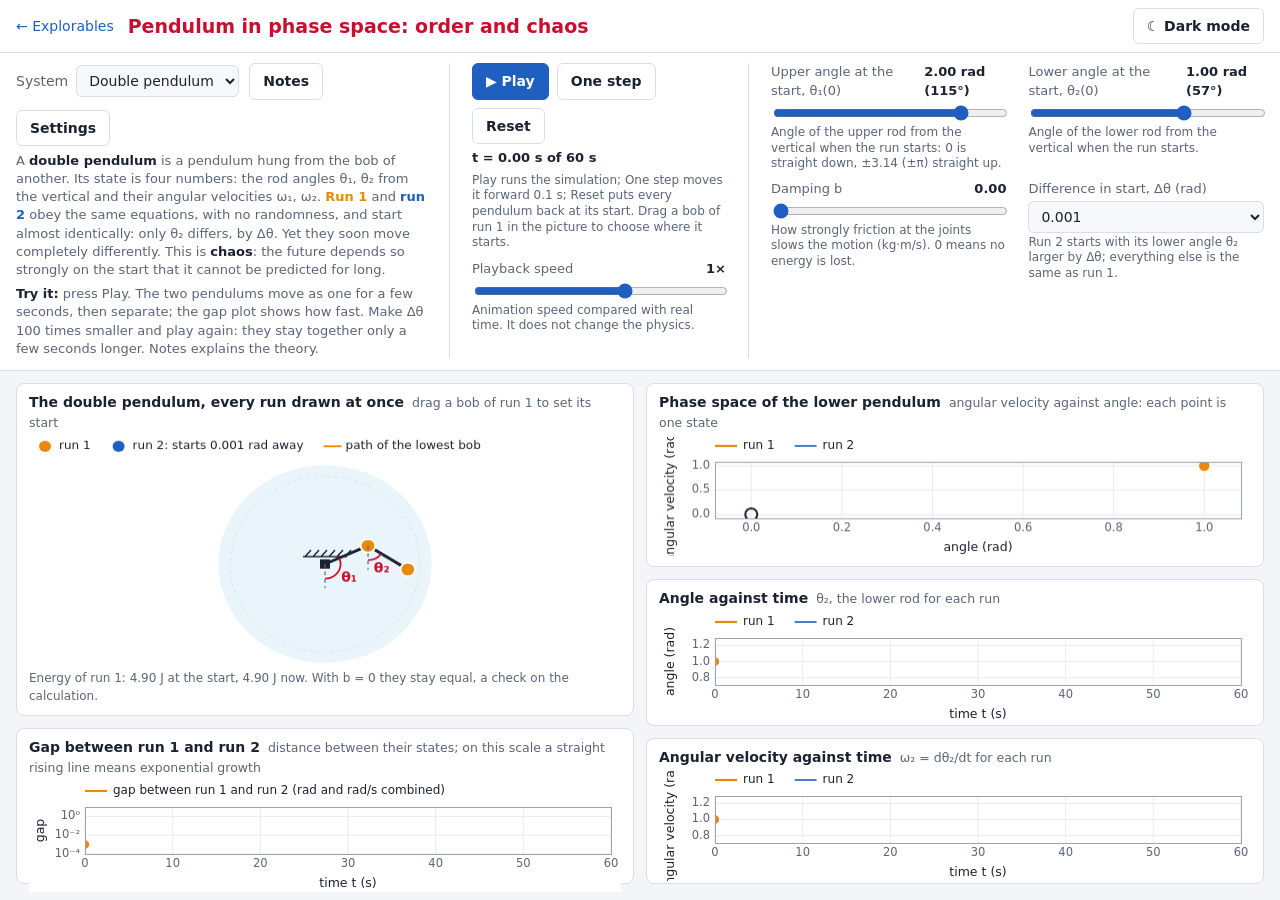
==== commit 96f84865: "Pendulum: prediction off by default and never ahead of the run The small-angle prediction is now a S" ====
--- a/pendulum-phase-space/index.html
+++ b/pendulum-phase-space/index.html
@@ -100,8 +100,10 @@
       <p class="hint">An angle of θ + 2π is the same position as θ. When a pendulum goes over the top, its angle keeps growing; ticked, every angle is brought back into −π to π, so the line jumps from one edge of the plot to the other.</p></div>
     <div class="opt"><label class="chk"><input type="checkbox" id="trail" checked> Show the path of the lowest bob over the last 3 s</label></div>
     <div class="opt"><label class="chk"><input type="checkbox" id="guides" checked> Show the vertical lines and the angles θ on run 1</label></div>
-    <div class="opt" data-mode="simple"><label class="chk"><input type="checkbox" id="pred" checked> Show the small-angle prediction for run 1 (dashed)</label>
-      <p class="hint">The solution of the equation with sin θ replaced by θ. Notes explains it.</p></div>
+    <div class="opt" data-mode="simple"><label class="chk"><input type="checkbox" id="pred"> Show the small-angle prediction for run 1 (dashed)</label>
+      <p class="hint">The solution of the equation with sin θ replaced by θ. Notes explains it. It is drawn only up to the present time of the run, beside the simulation.</p></div>
+    <div class="opt" data-mode="simple"><label class="chk"><input type="checkbox" id="ahead"> Draw the prediction for the whole run in advance</label>
+      <p class="hint">Shows where the prediction says run 1 will go before the simulation gets there. Works only with the prediction ticked.</p></div>
     <p class="hint">Changing any setting except the playback speed and what is shown starts a new run. Changing the system puts back that system's starting values.</p>
     <p class="hint">Keys: Space = play or pause, S = one step, R = reset.</p>
   </div>
@@ -129,7 +131,7 @@
     <span class="eq">λ² + bλ + g/l = 0 &nbsp;⇒&nbsp; λ = −b/2 ± i ω<sub>d</sub>, &nbsp; ω<sub>d</sub> = √(g/l − b²/4)</span>
     <p>So the pendulum swings at the angular frequency ω<sub>d</sub> inside an envelope e<sup>−bt/2</sup> that shrinks with time. With the starting values θ(0) and ω(0):</p>
     <span class="eq">θ(t) = e<sup>−bt/2</sup> [ θ(0) cos ω<sub>d</sub>t + ((ω(0) + bθ(0)/2) / ω<sub>d</sub>) sin ω<sub>d</sub>t ]</span>
-    <p>This is the dashed curve on the simple pendulum's plots. The eigenvalues classify the critical point θ = 0, ω = 0:</p>
+    <p>Tick "Show the small-angle prediction" in Settings to draw this as a dashed curve on the simple pendulum's plots, up to the present time of the run. The eigenvalues classify the critical point θ = 0, ω = 0:</p>
     <ul>
       <li><b>b &gt; 0:</b> complex eigenvalues with a negative real part. The point is an <b>asymptotically stable spiral</b>: every nearby trajectory spirals into it.</li>
       <li><b>b = 0:</b> eigenvalues ±i√(g/l), purely imaginary. The trajectories are closed curves around the point, and the motion is periodic, with period T = 2π√(l/g) (2.006 s for l = 1 m on Earth).</li>
@@ -156,7 +158,7 @@
     <h3>What to look for</h3>
     <ol>
       <li>Simple pendulum, default settings: both runs spiral into the critical point θ = 0, ω = 0 (the open circle in phase space), and the gap stays small. Set b = 0: the trajectory becomes a closed curve, and the motion repeats.</li>
-      <li>Simple pendulum, θ(0) = 0.2: the simulation and the dashed prediction agree. Set θ(0) = 2: the swings take longer than predicted, and the curves drift apart.</li>
+      <li>Simple pendulum, θ(0) = 0.2, with the small-angle prediction ticked in Settings: the simulation and the dashed prediction agree. Set θ(0) = 2: the swings take longer than predicted, and the curves drift apart.</li>
       <li>Simple pendulum, ω(0) = 6.5 rad/s with b = 0 and θ(0) = 0: the pendulum goes over the top and keeps turning; ω never reaches zero. Try 6.2 rad/s: now it swings back. The boundary between the two is the curve in phase space through the point θ = π, ω = 0.</li>
       <li>Double pendulum, default settings: the two runs look identical for several seconds, then move completely differently. The gap rises along a rough straight line on the logarithmic scale before levelling off.</li>
       <li>Make Δθ 10 or 100 times smaller: the runs stay together only a few seconds longer.</li>
@@ -282,7 +284,7 @@
     $('speed').addEventListener('input',()=>this.labels());
     for(const id of ['th1','th2','w0','b','m1','m2','l1','l2','w1','w2']) $(id).addEventListener('input',()=>this.rebuild());
     for(const id of ['dth','runs','g','tmax']) $(id).addEventListener('change',()=>this.rebuild());
-    for(const id of ['which','wrap','trail','guides','pred']) $(id).addEventListener('change',()=>{this.lim={}; this.applyMode(false); this.dirty=true;});
+    for(const id of ['which','wrap','trail','guides','pred','ahead']) $(id).addEventListener('change',()=>{this.lim={}; this.applyMode(false); this.dirty=true;});
     window.addEventListener('resize',()=>{this.dirty=true;});
     XP.onTheme(()=>{this.dirty=true;});
     document.addEventListener('keydown',e=>{
@@ -503,9 +505,10 @@
   }
   range(arrs){let lo=Infinity,hi=-Infinity; for(const a of arrs) for(const v of a) if(isFinite(v)){if(v<lo)lo=v; if(v>hi)hi=v;} return [lo,hi];}
   predOn(){return this.mode==='simple'&&$('pred').checked;}
-  prediction(){ // small-angle prediction for run 1 over the whole run
-    const S=this.sim, ts=[],th=[],w=[];
-    for(let i=0;i<=600;i++){const t=S.tmax*i/600; const v=smallAngle(S,t); ts.push(t); th.push($('wrap').checked?wrapA(v[0]):v[0]); w.push(v[1]);}
+  prediction(){ // small-angle prediction for run 1: up to the present time of the run, or the whole run when "in advance" is ticked
+    const S=this.sim, tEnd=$('ahead').checked?S.tmax:S.t, ts=[],th=[],w=[];
+    const n=Math.max(1,Math.ceil(600*tEnd/S.tmax));
+    for(let i=0;i<=n;i++){const t=tEnd*i/n; const v=smallAngle(S,t); ts.push(t); th.push($('wrap').checked?wrapA(v[0]):v[0]); w.push(v[1]);}
     return {ts,th,w};
   }
   drawPhase(){
@@ -513,8 +516,8 @@
     const xs=[],ys=[];
     for(let r=0;r<n;r++){const k=this.track(r); xs.push(k.th); ys.push(k.om);}
     const series=[]; let pr=null;
-    if(this.predOn()){ // only up to the present time, so the phase plot shows the prediction for the same stretch of time as the runs
-      pr=this.prediction(); const k=pr.ts.findIndex(t=>t>S.t); if(k>=0){pr.th=pr.th.slice(0,k+1); pr.w=pr.w.slice(0,k+1);}
+    if(this.predOn()){
+      pr=this.prediction();
       series.push({xs:pr.th,ys:pr.w,color:P.theory,dash:[6,5],width:1.5,label:'small-angle prediction, run 1'});
     }
     for(let r=n-1;r>=0;r--) series.push({xs:xs[r],ys:ys[r],color:C[r],width:r===0?2.2:1.6,label:this.runLabel(r,n)});
